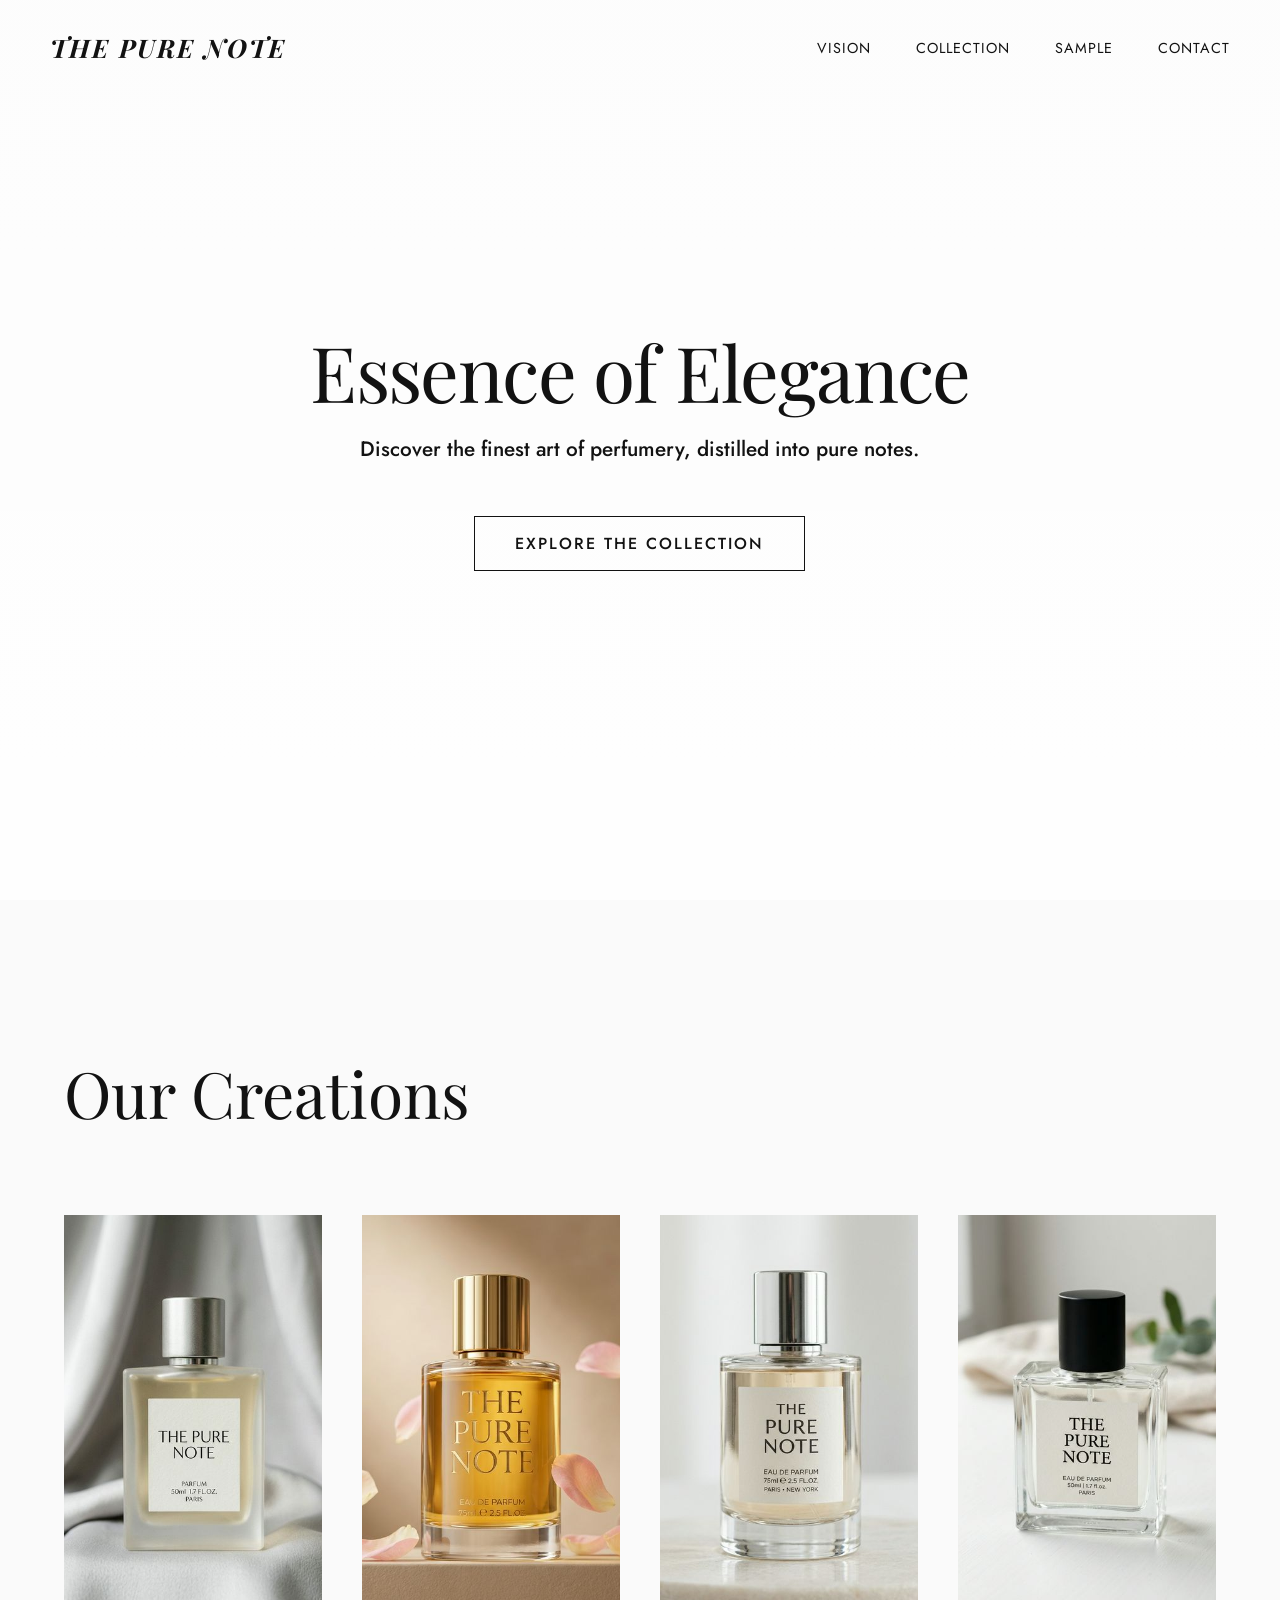
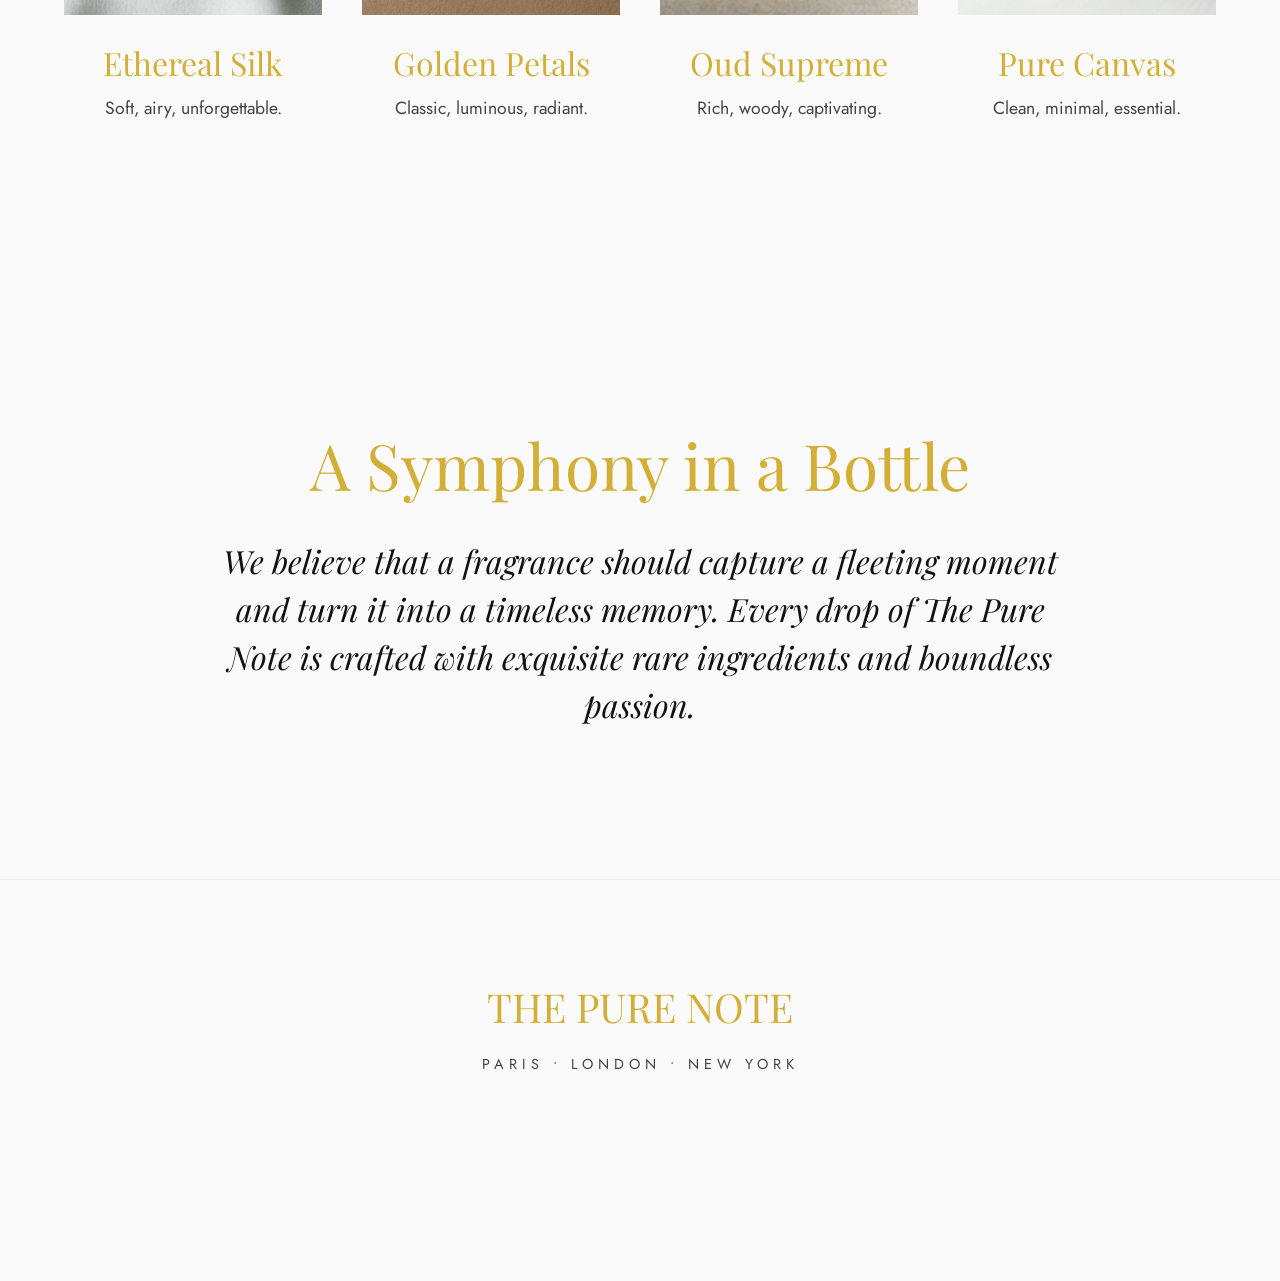
==== index.html @ 5d57577d "Initial commit for The Pure Note" ====
<!DOCTYPE html>
<html lang="en">

<head>
    <meta charset="UTF-8">
    <meta name="viewport" content="width=device-width, initial-scale=1.0">
    <title>THE PURE NOTE | Exceptional Fragrances</title>
    <link rel="preconnect" href="https://fonts.googleapis.com">
    <link rel="preconnect" href="https://fonts.gstatic.com" crossorigin>
    <link
        href="https://fonts.googleapis.com/css2?family=Playfair+Display:ital,wght@0,400;0,600;1,400&family=Jost:wght@300;400;500&display=swap"
        rel="stylesheet">
    <link rel="stylesheet" href="style.css">
</head>

<body>

    <nav class="navbar">
        <a href="index.html" class="logo">THE PURE NOTE</a>
        <div class="menu">
            <a href="index.html#vision">Vision</a>
            <a href="index.html#collection">Collection</a>
            <a href="sample.html">Sample</a>
            <a href="https://wa.me/7770027979?text=Can%20I%20get%20more%20Info%20on%20this%3F" target="_blank"
                rel="noopener noreferrer">Contact</a>
        </div>
    </nav>

    <header class="hero">
        <div class="hero-content">
            <h1 class="fade-up">Essence of Elegance</h1>
            <p class="fade-up delay-1">Discover the finest art of perfumery, distilled into pure notes.</p>
            <a href="#collection" class="btn fade-up delay-2">Explore the Collection</a>
        </div>
        <div class="hero-bg fade-in delay-3">
            <video autoplay muted loop playsinline style="width: 100%; height: 100%; object-fit: cover;">
                <source src="https://videos.pexels.com/video-files/3163534/3163534-hd_1920_1080_30fps.mp4"
                    type="video/mp4">
                Your browser does not support the video tag.
            </video>
        </div>
    </header>

    <section id="collection" class="collection section">
        <div class="collection-header fade-up">
            <h2 class="reveal-text">Our Creations</h2>
        </div>
        <div class="gallery">
            <div class="gallery-item">
                <img src="./images/perfume_bottle_2.png" alt="Ethereal Silk">
                <h3>Ethereal Silk</h3>
                <p>Soft, airy, unforgettable.</p>
            </div>

            <div class="gallery-item">
                <img src="./images/perfume_bottle_4.png" alt="Golden Petals">
                <h3>Golden Petals</h3>
                <p>Classic, luminous, radiant.</p>
            </div>

            <div class="gallery-item">
                <img src="./images/perfume_bottle_6.png" alt="Oud Supreme">
                <h3>Oud Supreme</h3>
                <p>Rich, woody, captivating.</p>
            </div>
            <div class="gallery-item">
                <img src="./images/perfume_bottle_7.png" alt="Pure Canvas">
                <h3>Pure Canvas</h3>
                <p>Clean, minimal, essential.</p>
            </div>
        </div>
    </section>

    <section id="vision" class="vision section">
        <h2 class="reveal-text">A Symphony in a Bottle</h2>
        <p class="reveal-text">We believe that a fragrance should capture a fleeting moment and turn it into a timeless
            memory. Every drop of The Pure Note is crafted with exquisite rare ingredients and boundless passion.</p>
    </section>

    <footer id="footer" class="footer section">
        <h2 class="fade-up">THE PURE NOTE</h2>
        <p class="fade-up delay-1">Paris • London • New York</p>
        <div style="margin-top: 40px;" class="fade-up delay-2">
            <a href="https://wa.me/9112060909?text=Can%20I%20get%20more%20Info%20on%20this%3F" target="_blank"
                rel="noopener noreferrer" class="btn">Chat on WhatsApp</a>
        </div>
    </footer>

    <script src="script.js"></script>
</body>

</html>
---- style.css ----
:root {
    --bg-color: #fafafa;
    --text-primary: #121212;
    --text-secondary: #444444;
    --accent: #d4af37;
    /* gold */
    --font-heading: 'Playfair Display', serif;
    --font-body: 'Jost', sans-serif;
}

* {
    margin: 0;
    padding: 0;
    box-sizing: border-box;
}

html {
    scroll-behavior: smooth;
}

body {
    background-color: var(--bg-color);
    color: var(--text-primary);
    font-family: var(--font-body);
    overflow-x: hidden;
}

/* Typography */
h1,
h2,
h3 {
    font-family: var(--font-heading);
    font-weight: 400;
}

h1 {
    font-size: clamp(3rem, 6vw, 6rem);
    line-height: 1.1;
    letter-spacing: -0.02em;
    margin-bottom: 20px;
}

h2 {
    font-size: clamp(2.5rem, 5vw, 4rem);
    margin-bottom: 30px;
}

h3 {
    font-size: 2rem;
    margin-bottom: 10px;
    color: var(--accent);
}

p {
    font-size: 1.1rem;
    line-height: 1.6;
    color: var(--text-secondary);
}

/* Buttons */
.btn {
    display: inline-block;
    padding: 15px 40px;
    border: 1px solid var(--text-primary);
    color: var(--text-primary);
    background-color: transparent;
    text-decoration: none;
    font-size: 1rem;
    font-weight: 500;
    text-transform: uppercase;
    letter-spacing: 2px;
    transition: all 0.4s ease;
    margin-top: 30px;
}

.btn:hover {
    background-color: var(--text-primary);
    color: var(--bg-color);
}

/* Navbar */
.navbar {
    position: fixed;
    top: 0;
    left: 0;
    width: 100%;
    padding: 30px 50px;
    display: flex;
    justify-content: space-between;
    align-items: center;
    z-index: 100;
    transition: background-color 0.3s ease;
}

.navbar.scrolled {
    background-color: rgba(250, 250, 250, 0.95);
    backdrop-filter: blur(10px);
    padding: 20px 50px;
    box-shadow: 0 2px 10px rgba(0, 0, 0, 0.05);
}

.logo {
    font-family: var(--font-heading);
    font-size: 1.6rem;
    font-style: italic;
    font-weight: 700;
    letter-spacing: 2px;
    text-decoration: none;
    color: var(--text-primary);
}

.menu a {
    color: var(--text-primary);
    text-decoration: none;
    margin-left: 40px;
    font-size: 0.9rem;
    text-transform: uppercase;
    letter-spacing: 1px;
    transition: color 0.3s ease;
}

.menu a:hover {
    color: var(--accent);
}

/* Hero */
.hero {
    height: 100vh;
    display: flex;
    align-items: center;
    justify-content: center;
    position: relative;
    padding: 0 50px;
    overflow: hidden;
}

.hero-content {
    z-index: 3;
    text-align: center;
    max-width: 800px;
}

.hero-content h1 {
    color: #121212;
    text-shadow: 0 0 20px rgba(255, 255, 255, 0.5);
}

.hero-content p {
    color: #121212;
    font-size: 1.3rem;
    font-weight: 500;
    margin-bottom: 20px;
}

.hero-bg {
    position: absolute;
    top: 0;
    left: 0;
    width: 100%;
    height: 100%;
    z-index: 1;
    overflow: hidden;
}

.hero-bg::after {
    content: '';
    position: absolute;
    top: 0;
    left: 0;
    width: 100%;
    height: 100%;
    background: linear-gradient(rgba(255, 255, 255, 0.5), rgba(255, 255, 255, 0.85));
    z-index: 2;
}

.hero-bg img {
    width: 100%;
    height: 120%;
    /* Extra height for parallax */
    object-fit: cover;
    object-position: center;
    z-index: 1;
    position: relative;
    top: -10%;
}

/* Sections */
.section {
    padding: 150px 5vw;
    max-width: 1400px;
    margin: 0 auto;
}

.vision {
    text-align: center;
    max-width: 1000px;
}

.vision h2 {
    color: var(--accent);
}

.vision p {
    font-size: clamp(1.2rem, 3vw, 2rem);
    color: var(--text-primary);
    line-height: 1.5;
    font-family: var(--font-heading);
    font-style: italic;
}

/* Collection Gallery */
.gallery {
    display: grid;
    grid-template-columns: repeat(4, 1fr);
    gap: 40px;
    margin-top: 80px;
    max-width: 1400px;
    margin-left: auto;
    margin-right: auto;
}

.gallery-item {
    width: 100%;
    text-align: center;
}

.gallery-item img {
    width: 100%;
    height: 400px;
    object-fit: cover;
    margin-bottom: 20px;
    transition: transform 0.4s ease;
}

.gallery-item img:hover {
    transform: scale(1.03);
}

/* Footer */
.footer {
    text-align: center;
    padding: 100px 50px 80px;
    border-top: 1px solid rgba(0, 0, 0, 0.05);
}

.footer h2 {
    font-size: 2.5rem;
    margin-bottom: 20px;
    color: var(--accent);
}

.footer p {
    text-transform: uppercase;
    letter-spacing: 5px;
    font-size: 0.9rem;
}

/* Animations */
.fade-up {
    opacity: 0;
    transform: translateY(60px);
    transition: opacity 1.6s cubic-bezier(0.25, 1, 0.5, 1), transform 1.6s cubic-bezier(0.25, 1, 0.5, 1);
}

.fade-up.visible {
    opacity: 1;
    transform: translateY(0);
}

.fade-in {
    opacity: 0;
    transition: opacity 2s ease;
}

.fade-in.visible {
    opacity: 1;
}

.delay-1 {
    transition-delay: 0.3s;
}

.delay-2 {
    transition-delay: 0.6s;
}

.delay-3 {
    transition-delay: 0.9s;
}

.reveal-text {
    opacity: 0;
    transform: translateY(40px);
    transition: opacity 1.6s cubic-bezier(0.25, 1, 0.5, 1), transform 1.6s cubic-bezier(0.25, 1, 0.5, 1);
}

.reveal-text.visible {
    opacity: 1;
    transform: translateY(0);
}

/* Responsive */
@media (max-width: 768px) {
    .menu {
        display: none;
    }

    .gallery {
        grid-template-columns: 1fr;
        gap: 80px;
    }

    .gallery-item img {
        height: 400px;
    }

    .gallery-item.text-right {
        text-align: left;
    }

    .navbar {
        padding: 20px;
    }
}

/* Product Page & Cart Styles */
.product-page {
    padding: 150px 5vw 100px;
    max-width: 1400px;
    margin: 0 auto;
    display: flex;
    gap: 60px;
    align-items: center;
    min-height: calc(100vh - 200px);
}

.product-image {
    flex: 1;
    position: relative;
}

.product-image img {
    width: 100%;
    border-radius: 8px;
    box-shadow: 0 10px 30px rgba(0, 0, 0, 0.08);
    object-fit: cover;
}

.product-details {
    flex: 1;
}

.product-details h1 {
    font-size: 3rem;
    margin-bottom: 20px;
}

.product-details .price {
    font-size: 2rem;
    color: var(--accent);
    margin-bottom: 30px;
    font-weight: 500;
}

.product-details p {
    margin-bottom: 30px;
    font-size: 1.2rem;
}

/* Modal Checkout */
.modal-overlay {
    position: fixed;
    top: 0;
    left: 0;
    width: 100%;
    height: 100%;
    background: rgba(0,0,0,0.6);
    display: flex;
    justify-content: center;
    align-items: center;
    z-index: 1000;
    opacity: 0;
    visibility: hidden;
    transition: all 0.3s ease;
    backdrop-filter: blur(5px);
}

.modal-overlay.active {
    opacity: 1;
    visibility: visible;
}

.modal-content {
    background: var(--bg-color);
    padding: 50px;
    border-radius: 12px;
    width: 90%;
    max-width: 500px;
    position: relative;
    box-shadow: 0 25px 50px -12px rgba(0, 0, 0, 0.25);
    transform: translateY(20px);
    transition: all 0.3s ease;
}

.modal-overlay.active .modal-content {
    transform: translateY(0);
}

.modal-close {
    position: absolute;
    top: 15px;
    right: 20px;
    font-size: 2rem;
    cursor: pointer;
    background: none;
    border: none;
    color: var(--text-secondary);
}

.modal-content h2 {
    font-size: 2rem;
    margin-bottom: 30px;
}

.cart-summary {
    display: flex;
    justify-content: space-between;
    margin-bottom: 30px;
    padding-bottom: 20px;
    border-bottom: 1px solid #ddd;
    font-size: 1.2rem;
}

.payment-form {
    display: flex;
    flex-direction: column;
    gap: 15px;
}

.form-group {
    display: flex;
    flex-direction: column;
    gap: 8px;
}

.form-group label {
    font-size: 0.9rem;
    color: var(--text-secondary);
    text-transform: uppercase;
    letter-spacing: 1px;
}

.form-group input, .form-group select {
    padding: 12px 15px;
    border: 1px solid #ccc;
    border-radius: 4px;
    font-size: 1rem;
    font-family: var(--font-body);
}

.form-group input:focus, .form-group select:focus {
    outline: none;
    border-color: var(--accent);
}

.pay-btn {
    background-color: var(--text-primary);
    color: var(--bg-color);
    border: none;
    padding: 15px;
    font-size: 1.1rem;
    text-transform: uppercase;
    letter-spacing: 2px;
    cursor: pointer;
    margin-top: 20px;
    transition: background-color 0.3s;
    border-radius: 4px;
}

.pay-btn:hover {
    background-color: var(--accent);
}

@media (max-width: 768px) {
    .product-page {
        flex-direction: column;
        padding-top: 120px;
    }
}
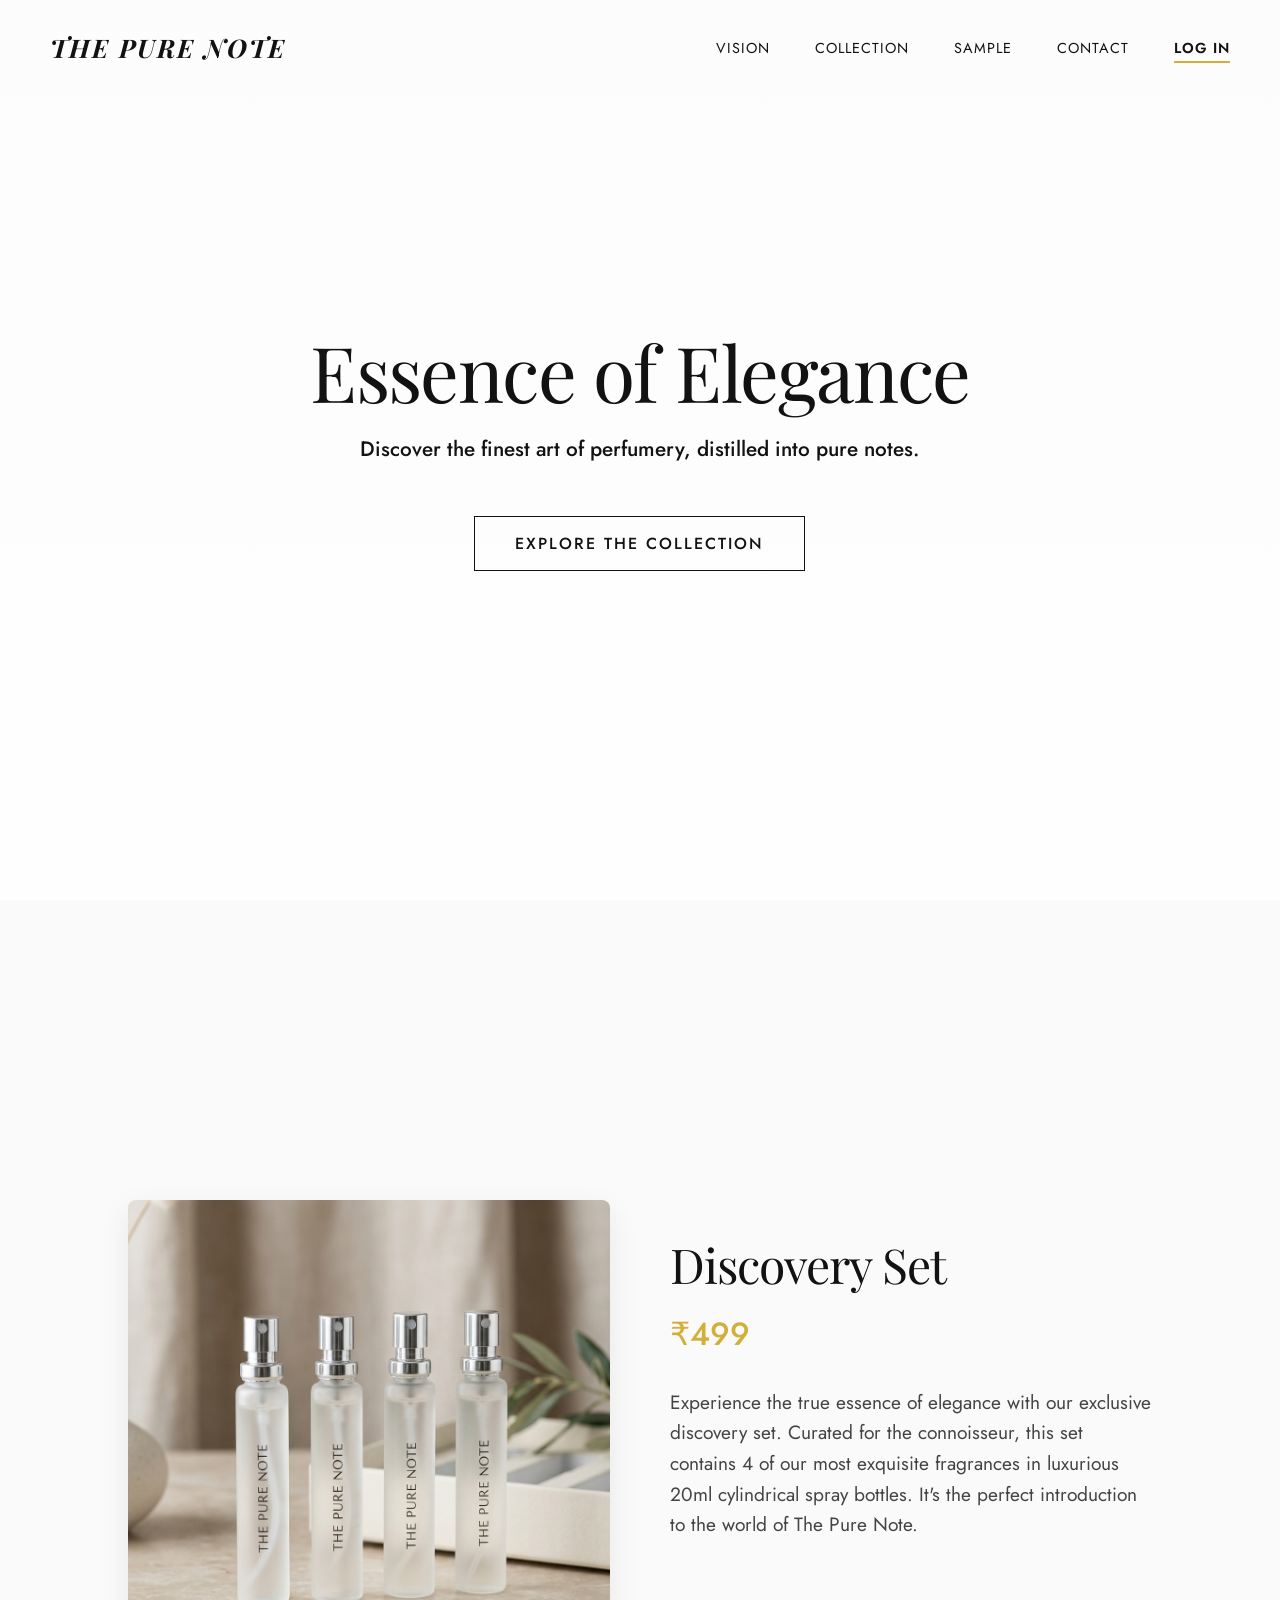
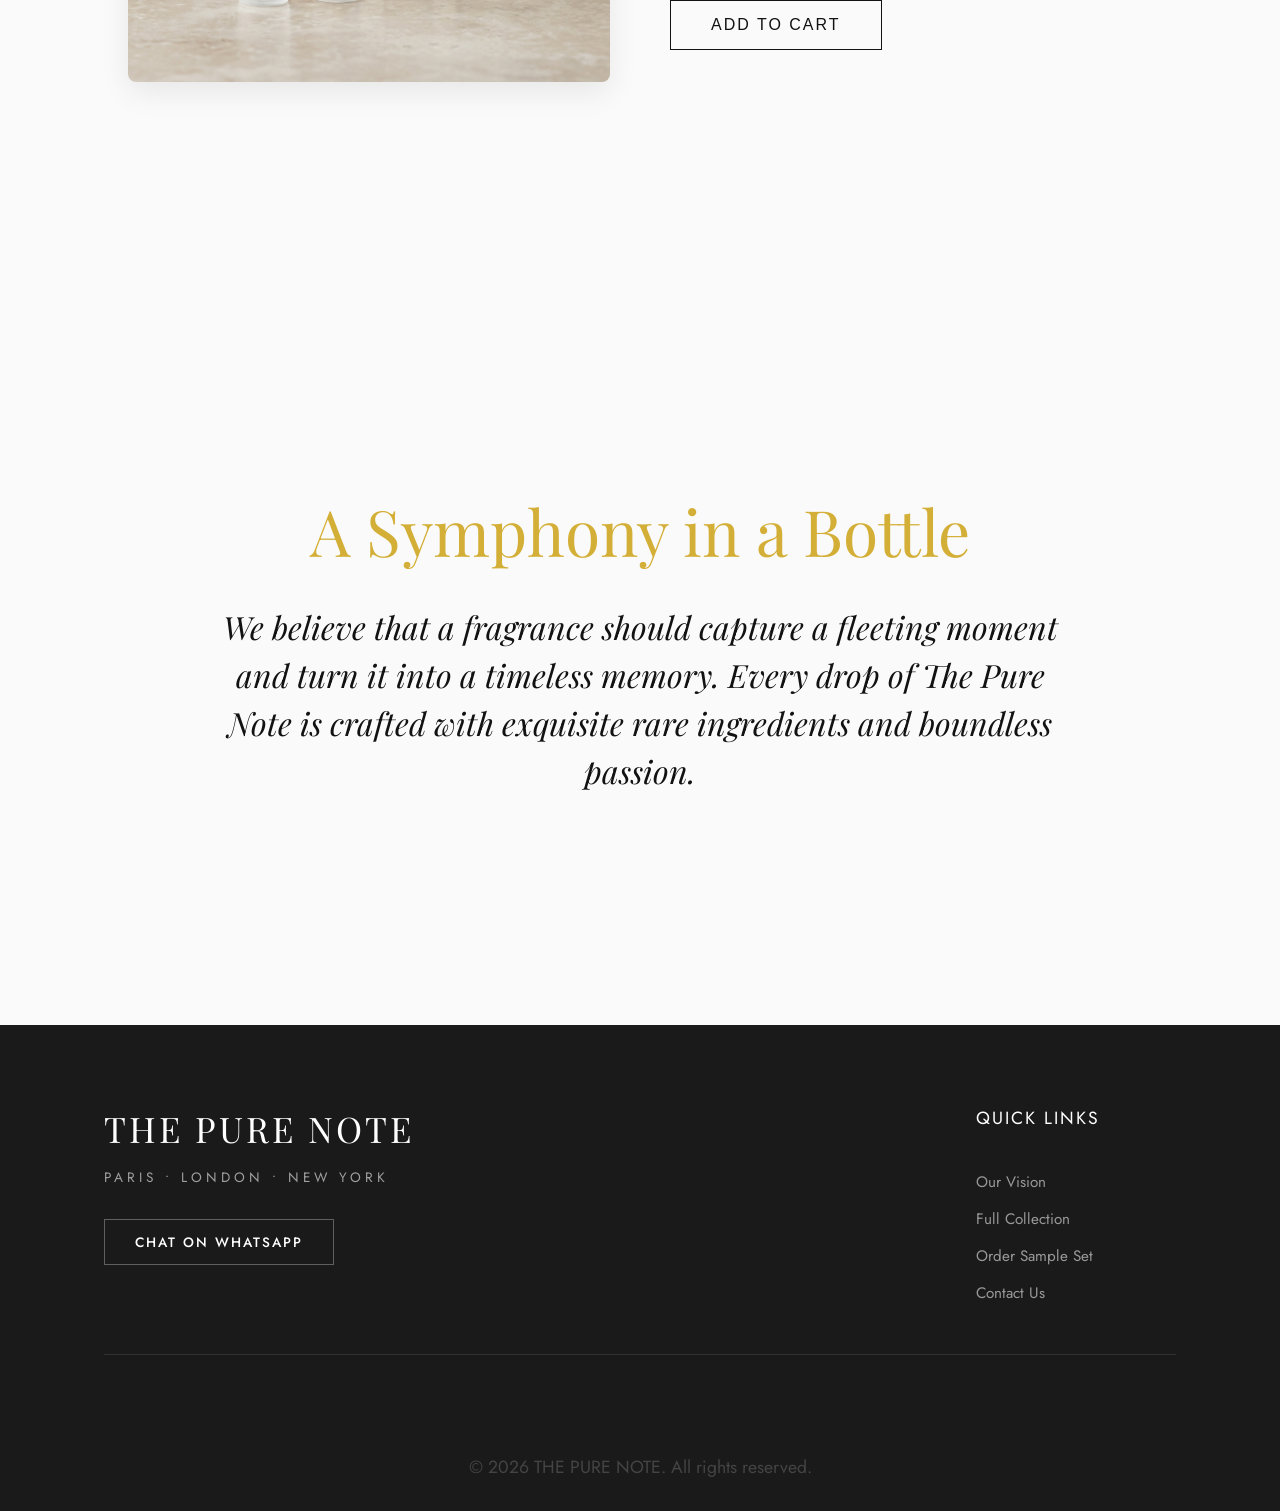
==== commit 6de69520: "feat: site restructure, dark footer, and firebase auth" ====
--- a/index.html
+++ b/index.html
@@ -10,7 +10,7 @@
     <link
         href="https://fonts.googleapis.com/css2?family=Playfair+Display:ital,wght@0,400;0,600;1,400&family=Jost:wght@300;400;500&display=swap"
         rel="stylesheet">
-    <link rel="stylesheet" href="style.css">
+    <link rel="stylesheet" href="style.css?v=2">
 </head>
 
 <body>
@@ -18,11 +18,12 @@
     <nav class="navbar">
         <a href="index.html" class="logo">THE PURE NOTE</a>
         <div class="menu">
-            <a href="index.html#vision">Vision</a>
-            <a href="index.html#collection">Collection</a>
-            <a href="sample.html">Sample</a>
-            <a href="https://wa.me/7770027979?text=Can%20I%20get%20more%20Info%20on%20this%3F" target="_blank"
+            <a href="#vision">Vision</a>
+            <a href="collection.html">Collection</a>
+            <a href="#sample">Sample</a>
+            <a href="https://wa.me/917770027979?text=Can%20I%20get%20more%20Info%20on%20this%3F" target="_blank"
                 rel="noopener noreferrer">Contact</a>
+            <a href="login.html" id="nav-login-btn" style="font-weight: 600; border-bottom: 2px solid var(--accent); padding-bottom: 3px;">Log in</a>
         </div>
     </nav>
 
@@ -30,7 +31,7 @@
         <div class="hero-content">
             <h1 class="fade-up">Essence of Elegance</h1>
             <p class="fade-up delay-1">Discover the finest art of perfumery, distilled into pure notes.</p>
-            <a href="#collection" class="btn fade-up delay-2">Explore the Collection</a>
+            <a href="collection.html" class="btn fade-up delay-2">Explore the Collection</a>
         </div>
         <div class="hero-bg fade-in delay-3">
             <video autoplay muted loop playsinline style="width: 100%; height: 100%; object-fit: cover;">
@@ -41,35 +42,63 @@
         </div>
     </header>
 
-    <section id="collection" class="collection section">
-        <div class="collection-header fade-up">
-            <h2 class="reveal-text">Our Creations</h2>
-        </div>
-        <div class="gallery">
-            <div class="gallery-item">
-                <img src="./images/perfume_bottle_2.png" alt="Ethereal Silk">
-                <h3>Ethereal Silk</h3>
-                <p>Soft, airy, unforgettable.</p>
+    <section id="sample" class="section">
+        <div class="product-page">
+            <div class="product-image fade-up">
+                <img src="./images/sample_bottles.png" alt="Pure Note Discovery Set 4x20ml">
             </div>
-
-            <div class="gallery-item">
-                <img src="./images/perfume_bottle_4.png" alt="Golden Petals">
-                <h3>Golden Petals</h3>
-                <p>Classic, luminous, radiant.</p>
-            </div>
-
-            <div class="gallery-item">
-                <img src="./images/perfume_bottle_6.png" alt="Oud Supreme">
-                <h3>Oud Supreme</h3>
-                <p>Rich, woody, captivating.</p>
-            </div>
-            <div class="gallery-item">
-                <img src="./images/perfume_bottle_7.png" alt="Pure Canvas">
-                <h3>Pure Canvas</h3>
-                <p>Clean, minimal, essential.</p>
+            <div class="product-details fade-up delay-1">
+                <h1>Discovery Set</h1>
+                <div class="price">₹499</div>
+                <p>Experience the true essence of elegance with our exclusive discovery set. Curated for the connoisseur, this set contains 4 of our most exquisite fragrances in luxurious 20ml cylindrical spray bottles. It's the perfect introduction to the world of The Pure Note.</p>
+                <button class="btn" id="add-to-cart-btn">Add to Cart</button>
             </div>
         </div>
     </section>
+
+    <!-- Checkout Modal -->
+    <div class="modal-overlay" id="checkout-modal">
+        <div class="modal-content">
+            <button class="modal-close" id="close-modal">&times;</button>
+            <h2>Checkout</h2>
+            <div class="cart-summary">
+                <span>Discovery Set (x1)</span>
+                <span>₹499</span>
+            </div>
+            
+            <form class="payment-form" id="payment-form" style="display: flex;">
+                <p style="font-size: 0.9rem; color: var(--text-secondary); margin-bottom: 5px;">Enter your delivery details to proceed to the secure UPI payment.</p>
+                <div class="form-group">
+                    <label>Full Name</label>
+                    <input type="text" id="customer-name" placeholder="John Doe" required>
+                </div>
+                <div class="form-group">
+                    <label>Shipping Address</label>
+                    <input type="text" id="customer-address" placeholder="123 Perfume Lane, City, Pincode" required>
+                </div>
+                <!-- Direct UPI Button -->
+                <button type="submit" class="pay-btn" style="background-color: #27ae60;">Pay ₹499 via UPI</button>
+            </form>
+
+            <!-- Post Payment Step -->
+            <div id="post-payment-step" style="display: none; text-align: center; padding: 10px 0;">
+                <h3 style="color: #27ae60; margin-bottom: 15px;">Complete Your Payment</h3>
+                
+                <div style="background: white; padding: 10px; border-radius: 8px; display: inline-block; margin-bottom: 15px; box-shadow: 0 4px 6px rgba(0,0,0,0.1);">
+                    <img id="upi-qr-code" src="" alt="UPI QR Code" style="width: 200px; height: 200px; display: block;">
+                </div>
+                
+                <p style="color: var(--text-secondary); font-size: 0.95rem; margin-bottom: 15px; line-height: 1.5;">
+                    <strong>On Mobile:</strong> Your UPI app should open automatically.<br>
+                    <strong>On Laptop:</strong> Scan the QR code above using any UPI app (GPay, PhonePe, Paytm).
+                </p>
+                <p style="color: var(--text-secondary); font-size: 0.95rem; margin-bottom: 20px; line-height: 1.5;">
+                    After paying, <strong>please send us the screenshot</strong> on WhatsApp to confirm.
+                </p>
+                <a id="whatsapp-confirm-btn" href="#" target="_blank" rel="noopener noreferrer" class="btn" style="background-color: #25D366; color: white; border: none; width: 100%; margin: 0; font-weight: 600;">Confirm Order on WhatsApp</a>
+            </div>
+        </div>
+    </div>
 
     <section id="vision" class="vision section">
         <h2 class="reveal-text">A Symphony in a Bottle</h2>
@@ -77,16 +106,75 @@
             memory. Every drop of The Pure Note is crafted with exquisite rare ingredients and boundless passion.</p>
     </section>
 
-    <footer id="footer" class="footer section">
-        <h2 class="fade-up">THE PURE NOTE</h2>
-        <p class="fade-up delay-1">Paris • London • New York</p>
-        <div style="margin-top: 40px;" class="fade-up delay-2">
-            <a href="https://wa.me/9112060909?text=Can%20I%20get%20more%20Info%20on%20this%3F" target="_blank"
-                rel="noopener noreferrer" class="btn">Chat on WhatsApp</a>
+    <footer class="dark-footer">
+        <div class="footer-container">
+            <div class="footer-grid">
+                <div class="footer-logo">
+                    <h2 class="fade-up">THE PURE NOTE</h2>
+                    <p class="fade-up delay-1">Paris • London • New York</p>
+                    <div class="fade-up delay-2">
+                        <a href="https://wa.me/917770027979?text=Can%20I%20get%20more%20Info%20on%20this%3F" target="_blank" rel="noopener noreferrer" class="btn btn-outline-white">Chat on WhatsApp</a>
+                    </div>
+                </div>
+                <div class="footer-links fade-up delay-2">
+                    <h3>Quick Links</h3>
+                    <a href="#vision">Our Vision</a>
+                    <a href="collection.html">Full Collection</a>
+                    <a href="#sample">Order Sample Set</a>
+                    <a href="https://wa.me/917770027979?text=Can%20I%20get%20more%20Info%20on%20this%3F" target="_blank" rel="noopener noreferrer">Contact Us</a>
+                </div>
+            </div>
+            
+            <div class="trust-stars fade-up delay-3">
+                <a href="return-policy.pdf" target="_blank" class="trust-star">
+                    <span class="star">★</span> Return Policy
+                </a>
+                <a href="terms-and-conditions.pdf" target="_blank" class="trust-star">
+                    <span class="star">★</span> Terms and Conditions
+                </a>
+                <span class="trust-star">
+                    <span class="star">★</span> 100% Authentic
+                </span>
+            </div>
+            <div class="footer-bottom">
+                <p>&copy; 2026 THE PURE NOTE. All rights reserved.</p>
+            </div>
         </div>
     </footer>
 
     <script src="script.js"></script>
+    <script>
+        document.getElementById('add-to-cart-btn').addEventListener('click', function() {
+            document.getElementById('checkout-modal').classList.add('active');
+            document.getElementById('payment-form').style.display = 'flex';
+            document.getElementById('post-payment-step').style.display = 'none';
+        });
+
+        document.getElementById('close-modal').addEventListener('click', function() {
+            document.getElementById('checkout-modal').classList.remove('active');
+        });
+
+        document.getElementById('payment-form').addEventListener('submit', function(e) {
+            e.preventDefault();
+            const name = document.getElementById('customer-name').value;
+            const address = document.getElementById('customer-address').value;
+            
+            document.getElementById('payment-form').style.display = 'none';
+            document.getElementById('post-payment-step').style.display = 'block';
+            
+            const waNumber = '917770027979'; 
+            const waMessage = `Hi! I just paid for the Discovery Set (4x20ml) for ₹499 via UPI.\n\nHere are my shipping details:\n*Name:* ${name}\n*Address:* ${address}\n\n[Please attach your payment screenshot here]`;
+            const waUrl = `https://wa.me/${waNumber}?text=${encodeURIComponent(waMessage)}`;
+            document.getElementById('whatsapp-confirm-btn').href = waUrl;
+            
+            const upiId = 'YOUR_UPI_ID_HERE@bank'; 
+            const upiUrl = `upi://pay?pa=${upiId}&pn=THE%20PURE%20NOTE&am=499&cu=INR`;
+            
+            document.getElementById('upi-qr-code').src = `https://api.qrserver.com/v1/create-qr-code/?size=250x250&data=${encodeURIComponent(upiUrl)}`;
+            window.location.href = upiUrl;
+        });
+    </script>
+    <script type="module" src="auth.js"></script>
 </body>
 
 </html>
--- a/style.css
+++ b/style.css
@@ -236,23 +236,124 @@
     transform: scale(1.03);
 }
 
-/* Footer */
-.footer {
+/* Dark Footer */
+.dark-footer {
+    background-color: #1a1a1a; /* Extremely premium dark gray, sophisticated */
+    color: #f0f0f0;
+    width: 100%;
+    padding: 80px 0 30px;
+    margin-top: 80px; /* Push it down from content */
+}
+
+.footer-container {
+    max-width: 1200px;
+    margin: 0 auto;
+    padding: 0 5vw;
+}
+
+.footer-grid {
+    display: flex;
+    justify-content: space-between;
+    flex-wrap: wrap;
+    gap: 40px;
+    border-bottom: 1px solid rgba(255, 255, 255, 0.1);
+    padding-bottom: 50px;
+}
+
+.footer-logo {
+    max-width: 400px;
+}
+
+.dark-footer h2 {
+    color: #ffffff;
+    margin-bottom: 15px;
+    font-size: 2.2rem;
+    letter-spacing: 3px;
+}
+
+.footer-logo p {
+    text-transform: uppercase;
+    letter-spacing: 4px;
+    font-size: 0.85rem;
+    color: #a0a0a0;
+}
+
+.dark-footer h3 {
+    color: #ffffff;
+    font-size: 1.1rem;
+    margin-bottom: 25px;
+    letter-spacing: 2px;
+    text-transform: uppercase;
+    font-family: var(--font-body);
+}
+
+.dark-footer .btn-outline-white {
+    border: 1px solid rgba(255, 255, 255, 0.3);
+    color: #ffffff;
+    padding: 12px 30px;
+    font-size: 0.85rem;
+    margin-top: 30px;
+}
+.dark-footer .btn-outline-white:hover {
+    background-color: #ffffff;
+    color: #1a1a1a;
+}
+
+.footer-links {
+    display: flex;
+    flex-direction: column;
+    gap: 15px;
+    text-align: left;
+    min-width: 200px;
+}
+
+.footer-links a {
+    color: #999999;
+    text-decoration: none;
+    font-size: 0.95rem;
+    transition: color 0.3s;
+}
+
+.footer-links a:hover {
+    color: #ffffff;
+}
+
+/* Trust Stars */
+.trust-stars {
+    display: flex;
+    justify-content: center;
+    align-items: center;
+    flex-wrap: wrap;
+    gap: 40px;
+    margin-top: 40px;
+    margin-bottom: 20px;
+}
+
+.trust-star {
+    color: #b3b3b3;
+    font-family: var(--font-body);
+    font-size: 1rem;
+    font-weight: 400;
+    text-decoration: none;
+    display: flex;
+    align-items: center;
+    gap: 10px;
+    transition: color 0.3s ease;
+}
+.trust-star:hover {
+    color: #ffffff;
+}
+
+.star {
+    font-size: 1.2rem;
+    color: var(--accent);
+}
+
+.footer-bottom {
     text-align: center;
-    padding: 100px 50px 80px;
-    border-top: 1px solid rgba(0, 0, 0, 0.05);
-}
-
-.footer h2 {
-    font-size: 2.5rem;
-    margin-bottom: 20px;
-    color: var(--accent);
-}
-
-.footer p {
-    text-transform: uppercase;
-    letter-spacing: 5px;
-    font-size: 0.9rem;
+    margin-top: 30px;
+    color: #666666;
+    font-size: 0.85rem;
 }
 
 /* Animations */
@@ -301,8 +402,26 @@
 
 /* Responsive */
 @media (max-width: 768px) {
+    .navbar {
+        flex-direction: column;
+        padding: 15px;
+    }
+    
+    .navbar.scrolled {
+        padding: 15px;
+    }
+
     .menu {
-        display: none;
+        display: flex;
+        flex-wrap: wrap;
+        justify-content: center;
+        gap: 15px;
+        margin-top: 15px;
+    }
+    
+    .menu a {
+        margin-left: 0;
+        font-size: 0.8rem;
     }
 
     .gallery {
@@ -318,9 +437,7 @@
         text-align: left;
     }
 
-    .navbar {
-        padding: 20px;
-    }
+
 }
 
 /* Product Page & Cart Styles */
@@ -486,4 +603,113 @@
         flex-direction: column;
         padding-top: 120px;
     }
-}+}
+/* Auth Page overrides */
+.auth-page {
+    min-height: 100vh;
+    display: flex;
+    align-items: center;
+    justify-content: center;
+    padding: 150px 5vw 80px;
+    background: linear-gradient(135deg, rgba(250, 250, 250, 1) 0%, rgba(240, 240, 240, 1) 100%);
+}
+
+.auth-container {
+    background: #ffffff;
+    width: 100%;
+    max-width: 480px;
+    padding: 60px 50px;
+    border-radius: 12px;
+    box-shadow: 0 20px 40px rgba(0, 0, 0, 0.08);
+    text-align: center;
+}
+
+.auth-container h1 {
+    font-size: 2.5rem;
+    margin-bottom: 10px;
+}
+
+.auth-container p {
+    color: var(--text-secondary);
+    margin-bottom: 40px;
+    font-size: 1.05rem;
+}
+
+.auth-form {
+    display: flex;
+    flex-direction: column;
+    gap: 20px;
+    text-align: left;
+}
+
+.auth-form .form-group input {
+    background: #f9f9f9;
+    border: 1px solid #e0e0e0;
+    transition: all 0.3s;
+}
+
+.auth-form .form-group input:focus {
+    background: #ffffff;
+    box-shadow: 0 0 0 2px rgba(212, 175, 55, 0.2);
+}
+
+.auth-submit-btn {
+    background-color: var(--text-primary);
+    color: #ffffff;
+    border: none;
+    padding: 16px;
+    font-size: 1rem;
+    text-transform: uppercase;
+    letter-spacing: 2px;
+    cursor: pointer;
+    border-radius: 6px;
+    transition: background-color 0.3s;
+    margin-top: 10px;
+}
+
+.auth-submit-btn:hover {
+    background-color: var(--accent);
+}
+
+.divider {
+    display: flex;
+    align-items: center;
+    margin: 30px 0;
+    color: #aaaaaa;
+    font-size: 0.9rem;
+}
+
+.divider::before, .divider::after {
+    content: '';
+    flex: 1;
+    border-bottom: 1px solid #eeeeee;
+}
+
+.divider span {
+    padding: 0 15px;
+}
+
+.google-btn {
+    display: flex;
+    align-items: center;
+    justify-content: center;
+    gap: 15px;
+    width: 100%;
+    background: #ffffff;
+    color: #444444;
+    border: 1px solid #cccccc;
+    padding: 15px;
+    font-size: 1.05rem;
+    font-weight: 500;
+    font-family: var(--font-body);
+    border-radius: 6px;
+    cursor: pointer;
+    transition: all 0.2s ease;
+    box-shadow: 0 2px 4px rgba(0,0,0,0.02);
+}
+
+.google-btn:hover {
+    background: #f9f9f9;
+    box-shadow: 0 4px 8px rgba(0,0,0,0.05);
+    transform: translateY(-1px);
+}
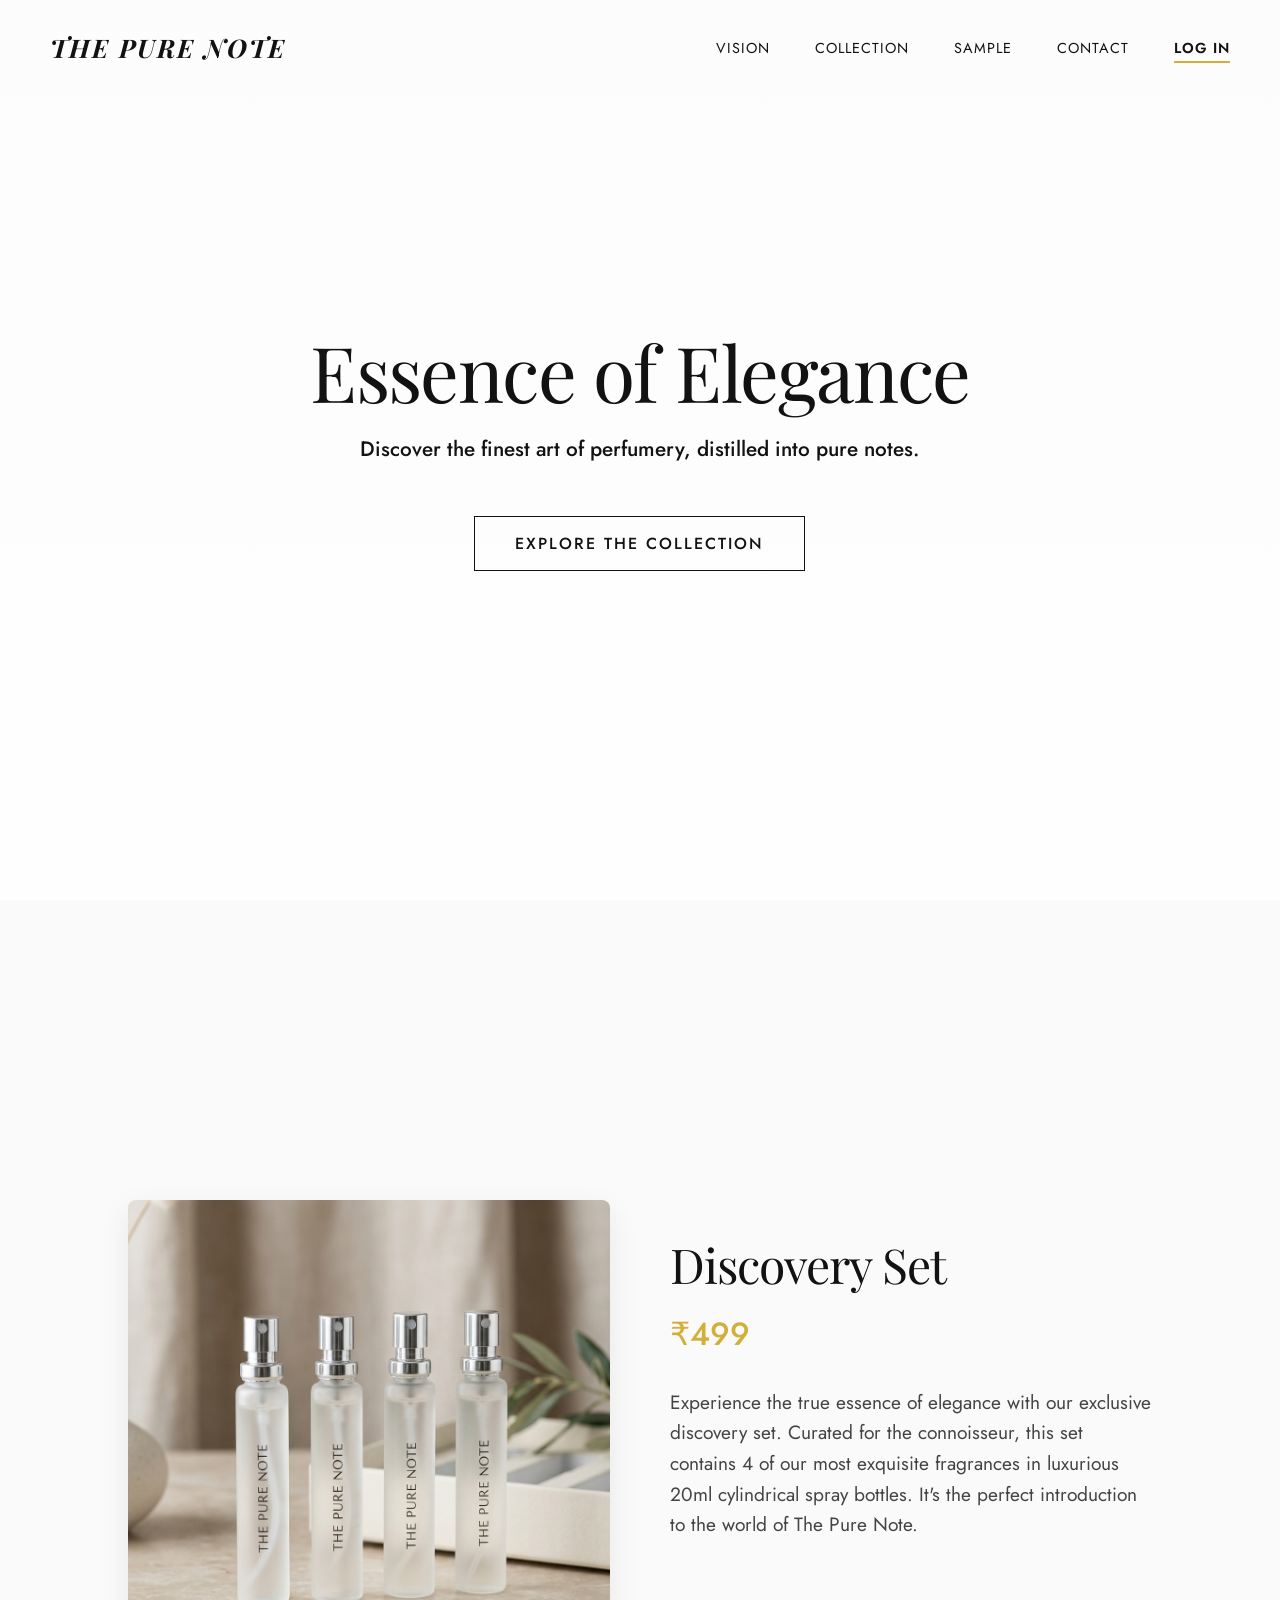
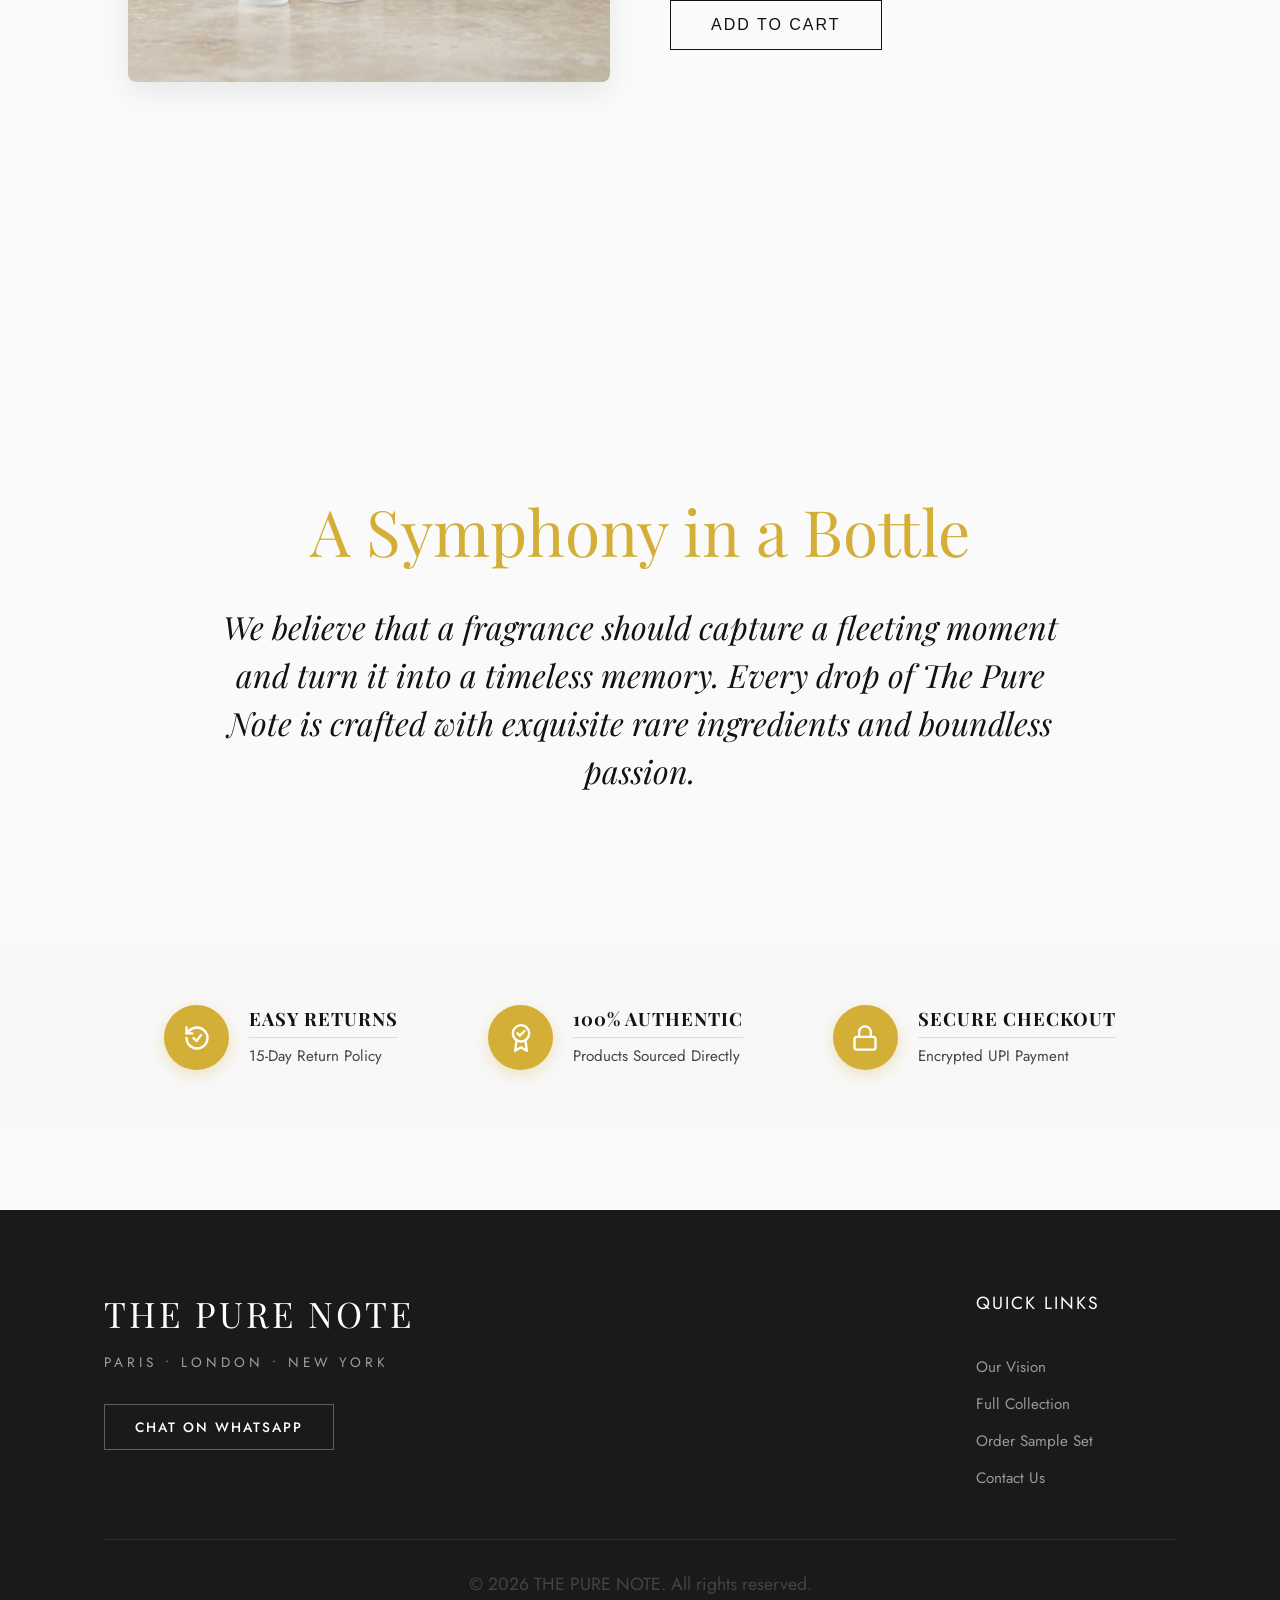
==== commit 4abba76a: "feat: implement premium trust banner section and remove legacy trust stars" ====
--- a/index.html
+++ b/index.html
@@ -106,6 +106,54 @@
             memory. Every drop of The Pure Note is crafted with exquisite rare ingredients and boundless passion.</p>
     </section>
 
+    <section class="trust-banner fade-up">
+        <a href="return-policy.pdf" target="_blank" style="text-decoration: none; color: inherit;">
+            <div class="trust-badge">
+                <div class="trust-icon" style="background-color: var(--accent);">
+                    <svg viewBox="0 0 24 24" width="28" height="28" fill="none" stroke="white" stroke-width="2" stroke-linecap="round" stroke-linejoin="round">
+                        <path d="M3 12a9 9 0 1 0 9-9 9.75 9.75 0 0 0-6.74 2.74L3 8"/>
+                        <path d="M3 3v5h5"/>
+                        <polyline points="9 12 11.5 14.5 15.5 9.5"/>
+                    </svg>
+                </div>
+                <div class="trust-content">
+                    <h4>EASY RETURNS</h4>
+                    <p>15-Day Return Policy</p>
+                </div>
+            </div>
+        </a>
+
+        
+        <div class="trust-badge">
+            <div class="trust-icon" style="background-color: var(--accent);">
+                <svg viewBox="0 0 24 24" width="28" height="28" fill="none" stroke="white" stroke-width="2" stroke-linecap="round" stroke-linejoin="round">
+                    <circle cx="12" cy="8" r="7"/>
+                    <polyline points="8.21 13.89 7 23 12 20 17 23 15.79 13.88"/>
+                    <polyline points="9 8 11 10 15 6"/>
+                </svg>
+            </div>
+            <div class="trust-content">
+                <h4>100% AUTHENTIC</h4>
+                <p>Products Sourced Directly</p>
+            </div>
+        </div>
+
+        <a href="terms-and-conditions.pdf" target="_blank" style="text-decoration: none; color: inherit;">
+            <div class="trust-badge">
+                <div class="trust-icon" style="background-color: var(--accent);">
+                    <svg viewBox="0 0 24 24" width="28" height="28" fill="none" stroke="white" stroke-width="2" stroke-linecap="round" stroke-linejoin="round">
+                        <rect x="3" y="11" width="18" height="11" rx="2" ry="2"></rect>
+                        <path d="M7 11V7a5 5 0 0 1 10 0v4"></path>
+                    </svg>
+                </div>
+                <div class="trust-content">
+                    <h4>SECURE CHECKOUT</h4>
+                    <p>Encrypted UPI Payment</p>
+                </div>
+            </div>
+        </a>
+    </section>
+
     <footer class="dark-footer">
         <div class="footer-container">
             <div class="footer-grid">
@@ -125,17 +173,6 @@
                 </div>
             </div>
             
-            <div class="trust-stars fade-up delay-3">
-                <a href="return-policy.pdf" target="_blank" class="trust-star">
-                    <span class="star">★</span> Return Policy
-                </a>
-                <a href="terms-and-conditions.pdf" target="_blank" class="trust-star">
-                    <span class="star">★</span> Terms and Conditions
-                </a>
-                <span class="trust-star">
-                    <span class="star">★</span> 100% Authentic
-                </span>
-            </div>
             <div class="footer-bottom">
                 <p>&copy; 2026 THE PURE NOTE. All rights reserved.</p>
             </div>
--- a/style.css
+++ b/style.css
@@ -713,3 +713,62 @@
     box-shadow: 0 4px 8px rgba(0,0,0,0.05);
     transform: translateY(-1px);
 }
+
+/* Trust Banner */
+.trust-banner {
+    display: flex;
+    justify-content: center;
+    flex-wrap: wrap;
+    gap: 7vw;
+    background-color: #f8f8f8;
+    padding: 60px 4vw;
+}
+
+.trust-badge {
+    display: flex;
+    align-items: center;
+    gap: 20px;
+    max-width: 320px;
+}
+
+.trust-icon {
+    width: 65px;
+    height: 65px;
+    border-radius: 50%;
+    display: flex;
+    justify-content: center;
+    align-items: center;
+    flex-shrink: 0;
+    box-shadow: 0 5px 15px rgba(212, 175, 55, 0.3);
+}
+
+.trust-content {
+    display: flex;
+    flex-direction: column;
+}
+
+.trust-content h4 {
+    font-family: var(--font-heading);
+    font-size: 1.15rem;
+    color: var(--text-primary);
+    border-bottom: 1px solid #dcdcdc;
+    padding-bottom: 6px;
+    margin-bottom: 6px;
+    letter-spacing: 1px;
+}
+
+.trust-content p {
+    font-family: var(--font-body);
+    font-size: 0.95rem;
+    color: var(--text-secondary);
+    margin: 0;
+}
+
+@media (max-width: 768px) {
+    .trust-banner {
+        flex-direction: column;
+        align-items: flex-start;
+        gap: 40px;
+        padding-left: 10vw;
+    }
+}
